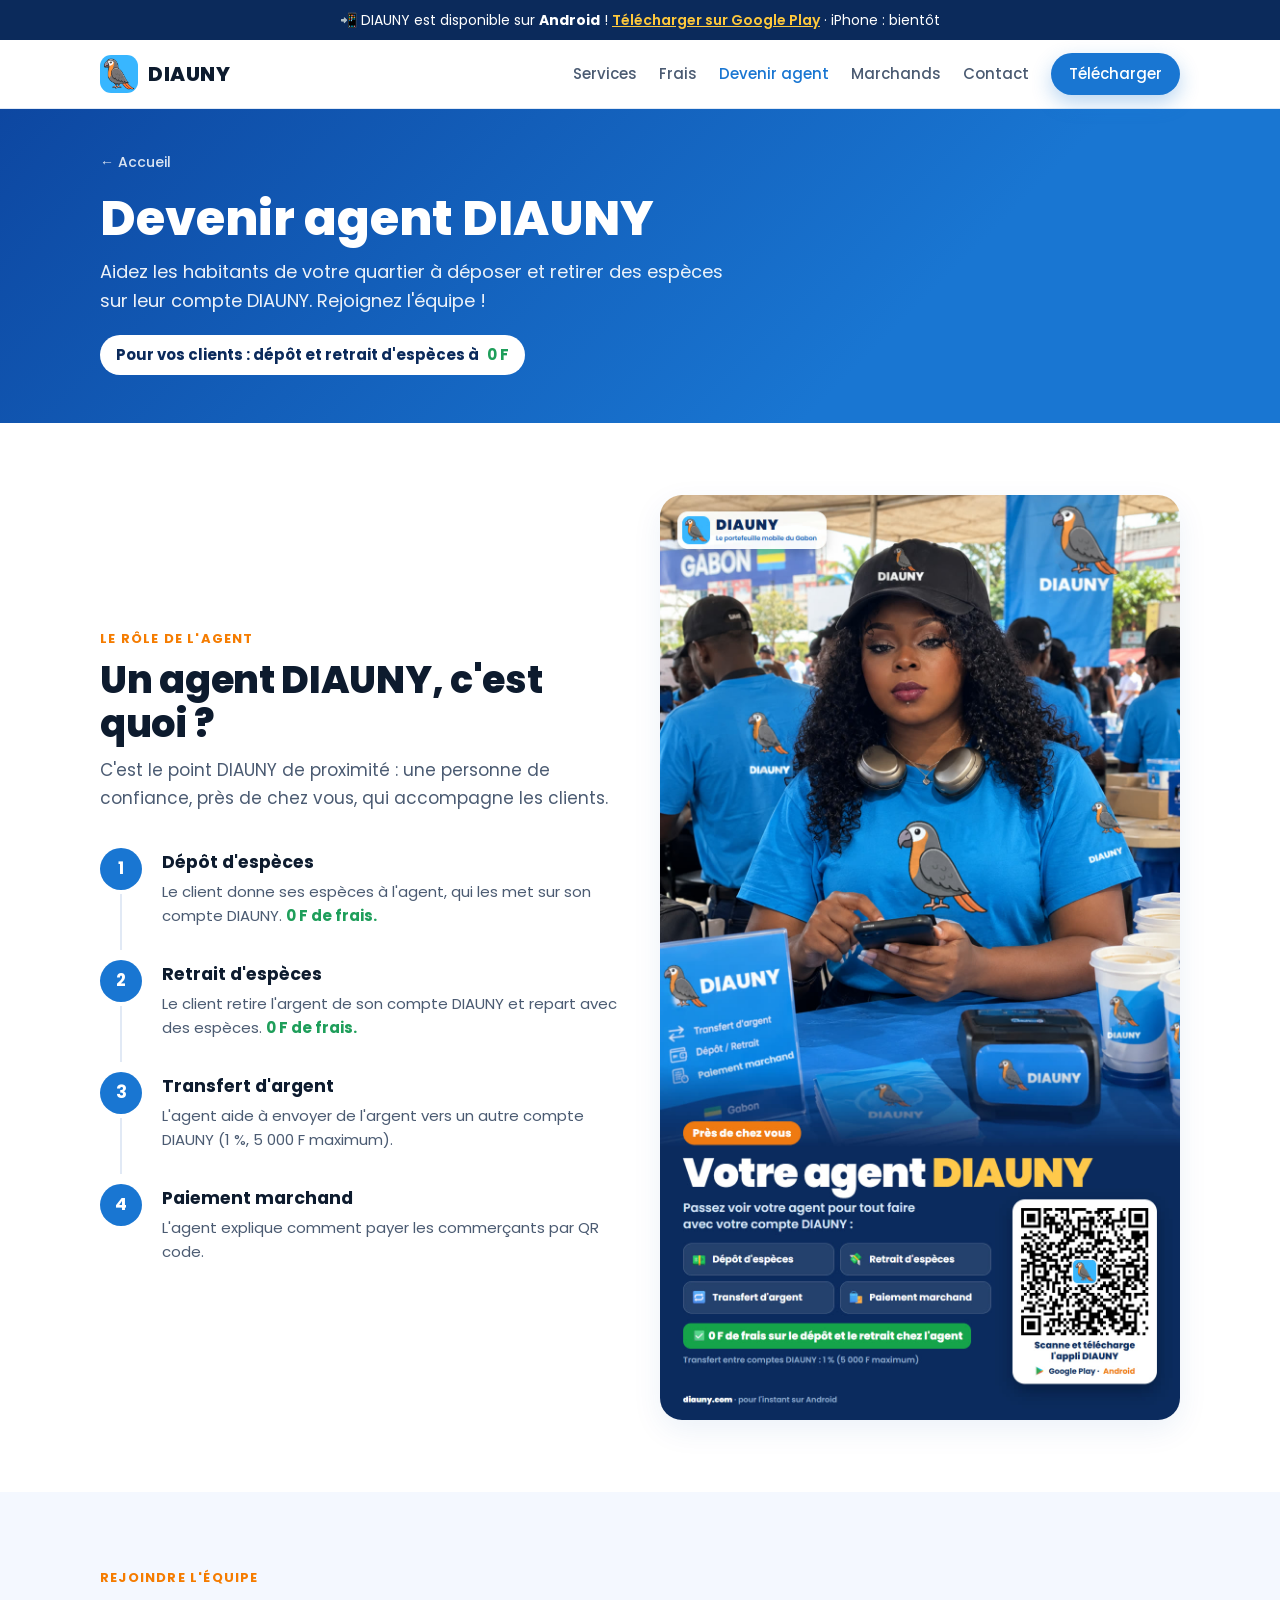
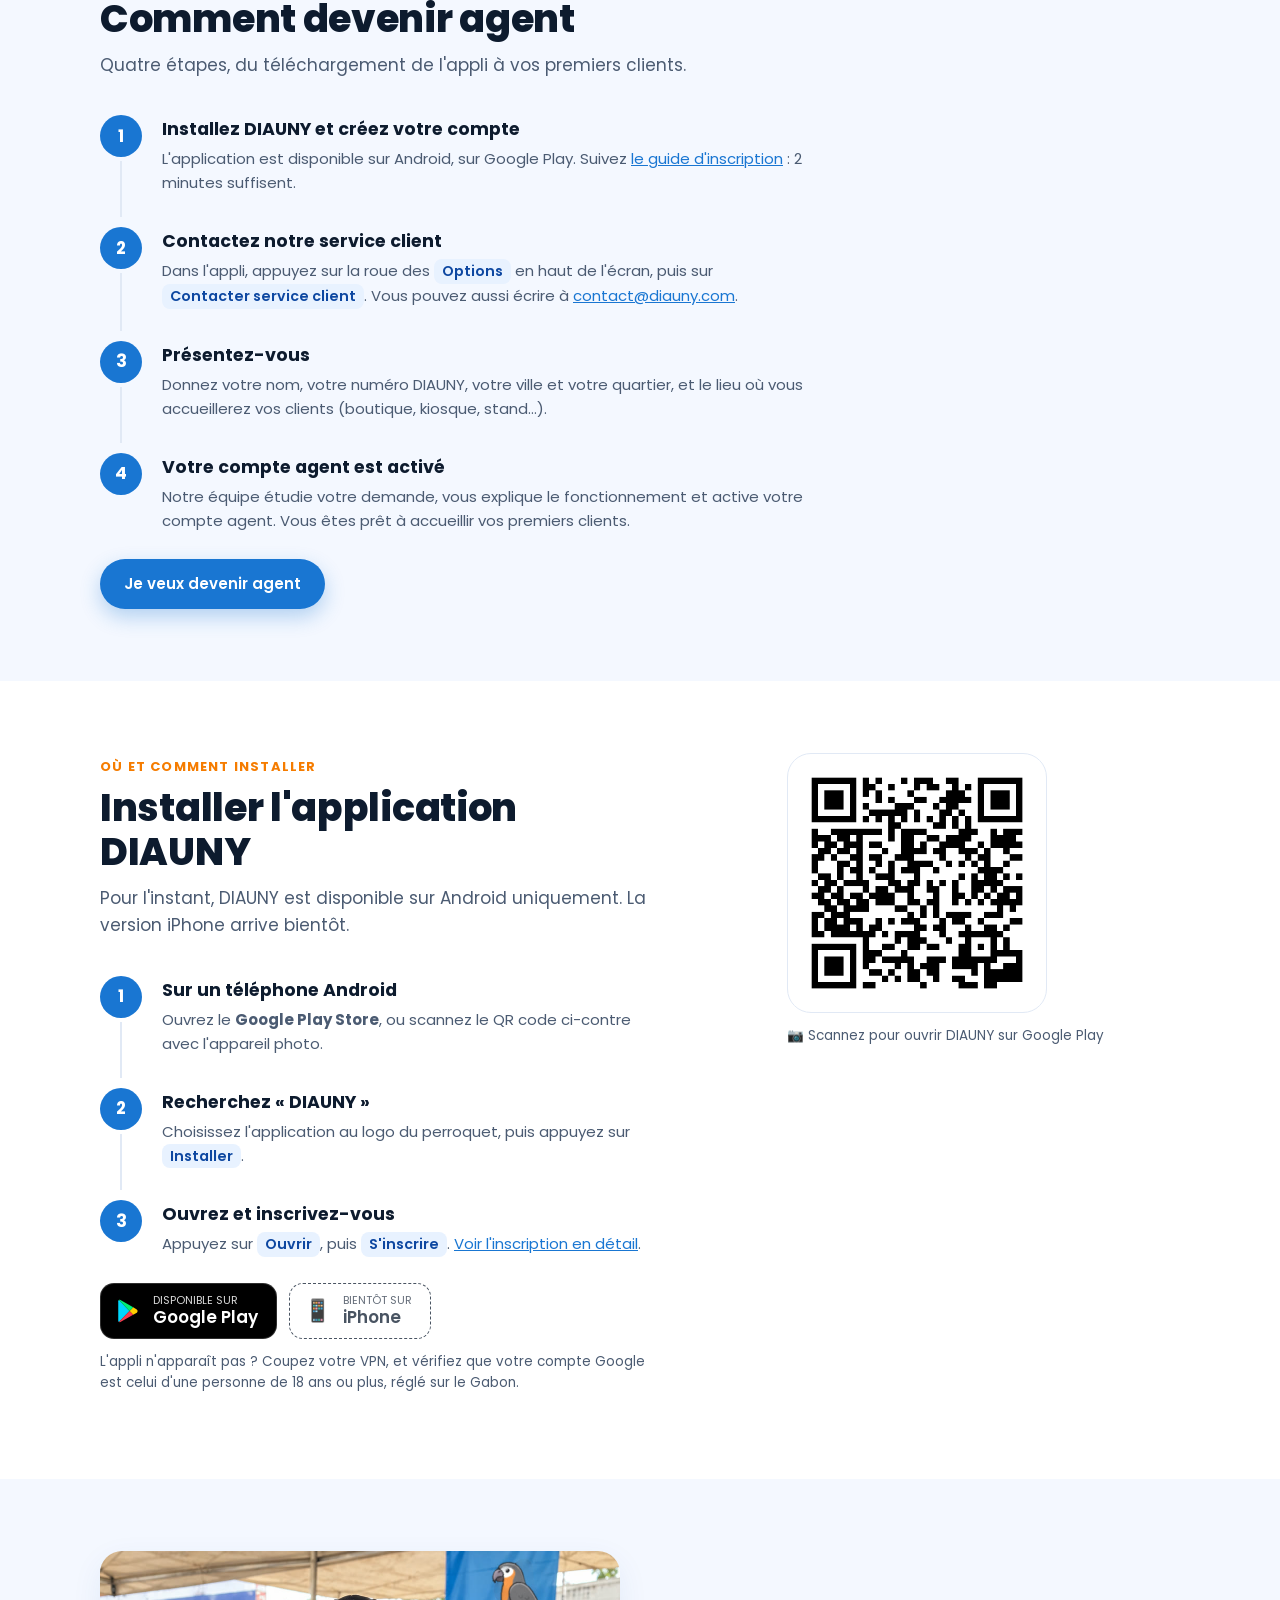
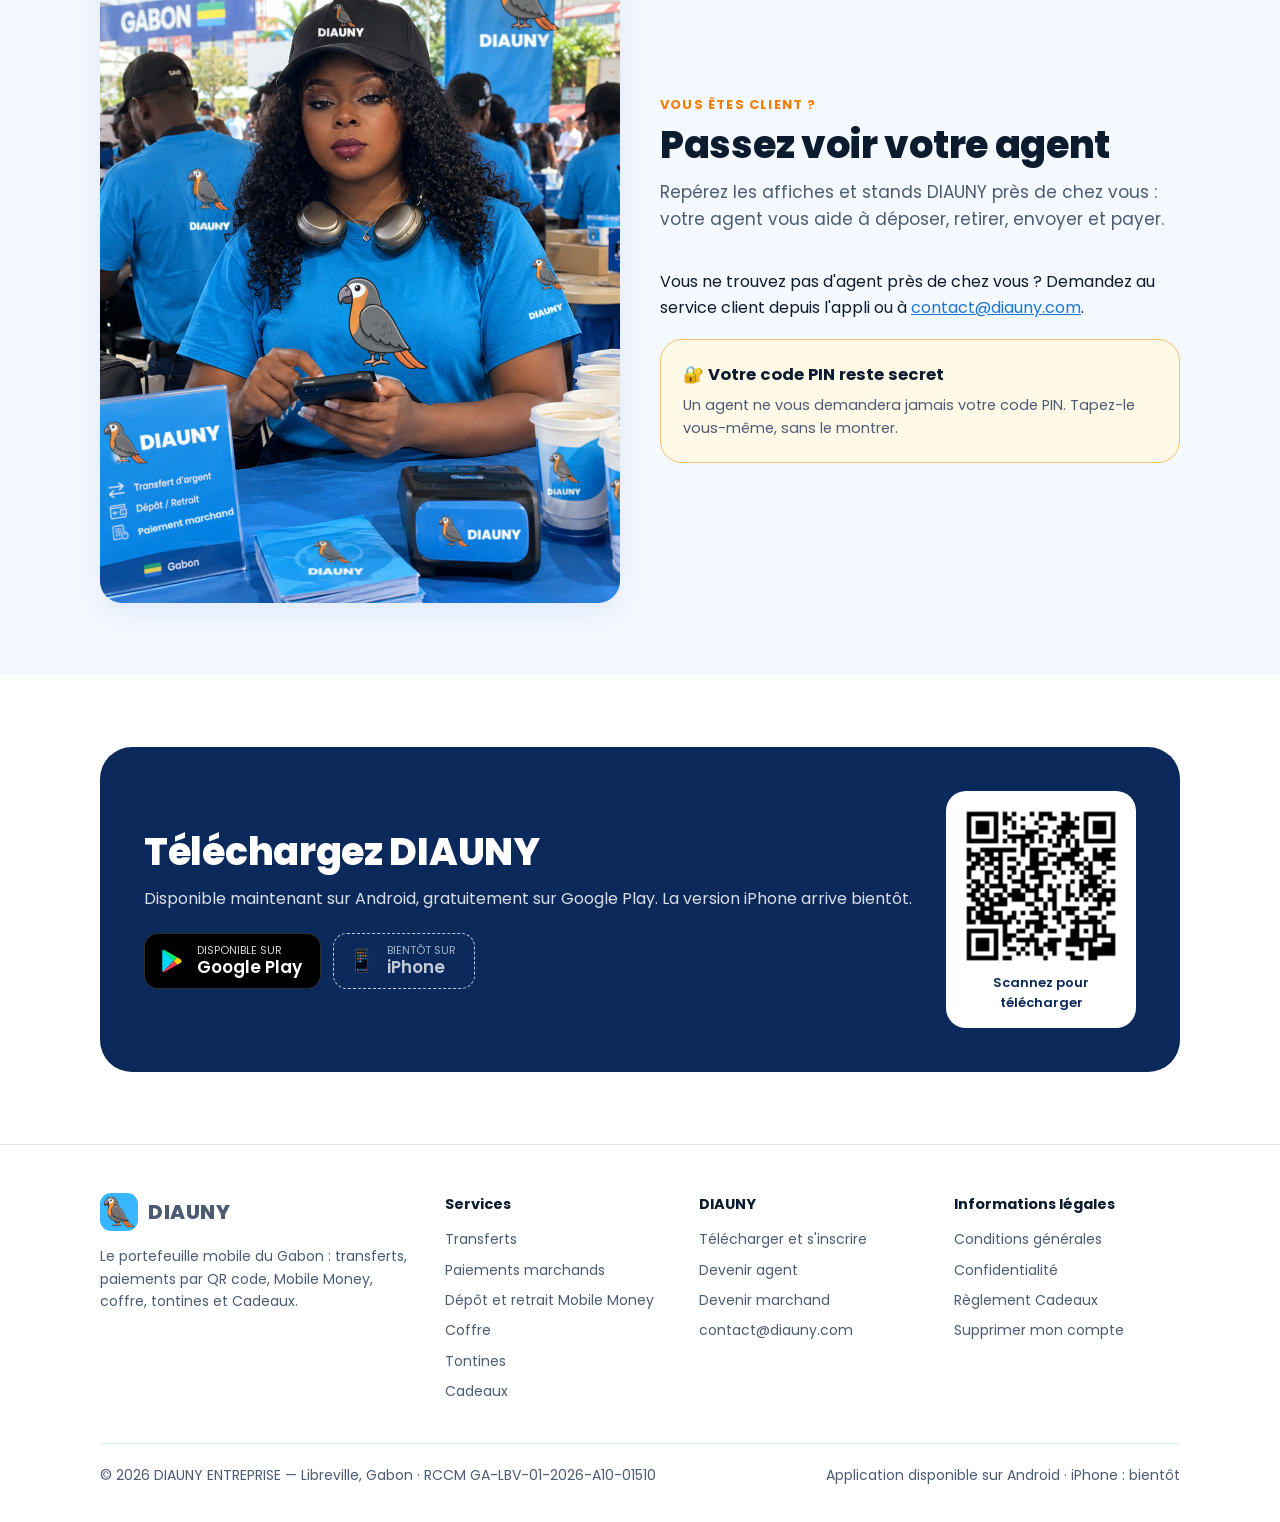
==== agent.html @ d7656aab "Nouveau site : app disponible sur Android, une page par service, page agent - Accueil mis à jour : d" ====
<!DOCTYPE html>
<html lang="fr">
<head>
<meta charset="UTF-8">
<meta name="viewport" content="width=device-width, initial-scale=1.0">
<title>Devenir agent DIAUNY</title>
<meta name="description" content="Devenez agent DIAUNY dans votre quartier : dépôt et retrait d'espèces, transferts et paiements. Comment devenir agent, et où installer l'application.">
<link rel="icon" type="image/png" href="favicon.png">
<link rel="apple-touch-icon" href="apple-touch-icon.png">
<meta property="og:title" content="Devenir agent DIAUNY">
<meta property="og:description" content="Devenez agent DIAUNY dans votre quartier : dépôt et retrait d'espèces, transferts et paiements. Comment devenir agent, et où installer l'application.">
<meta property="og:image" content="https://diauny.com/logo.png">
<link rel="preconnect" href="https://fonts.googleapis.com">
<link rel="preconnect" href="https://fonts.gstatic.com" crossorigin>
<link href="https://fonts.googleapis.com/css2?family=Poppins:wght@400;500;600;700;800&display=swap" rel="stylesheet">
<link rel="stylesheet" href="style.css">
</head>
<body>
<div class="annonce">📲 DIAUNY est disponible sur <strong>Android</strong> ! <a href="https://play.google.com/store/apps/details?id=com.diauny.app" target="_blank" rel="noopener">Télécharger sur Google Play</a> · iPhone : bientôt</div>
<header class="entete">
  <div class="conteneur">
    <a class="marque" href="index.html"><img src="logo.png" alt="">DIAUNY</a>
    <nav class="menu" aria-label="Menu principal">
        <a href="index.html#services">Services</a>
        <a href="index.html#frais">Frais</a>
        <a href="agent.html" class="actif">Devenir agent</a>
        <a href="marchand.html">Marchands</a>
        <a href="index.html#contact">Contact</a>
        <a class="bouton bouton-principal bouton-petit" href="https://play.google.com/store/apps/details?id=com.diauny.app" target="_blank" rel="noopener">Télécharger</a>
    </nav>
  </div>
</header>
<main>
<section class="page-hero" style="padding:0">
  <div class="conteneur">
    <a class="retour" href="index.html">← Accueil</a>
    <h1>Devenir agent DIAUNY</h1>
    <p>Aidez les habitants de votre quartier à déposer et retirer des espèces sur leur compte DIAUNY. Rejoignez l'équipe !</p>
    <span class="badge-frais">Pour vos clients : dépôt et retrait d'espèces à <span>0 F</span></span>
  </div>
</section>

<section>
  <div class="conteneur bloc-agent">
    <div>
      <span class="etiquette">Le rôle de l'agent</span>
      <h2>Un agent DIAUNY, c'est quoi ?</h2>
      <p class="sous-titre">C'est le point DIAUNY de proximité : une personne de confiance, près de chez vous, qui accompagne les clients.</p>
      <ol class="etapes">
        <li><h3>Dépôt d'espèces</h3><p>Le client donne ses espèces à l'agent, qui les met sur son compte DIAUNY. <strong class="gratuit">0 F de frais.</strong></p></li>
        <li><h3>Retrait d'espèces</h3><p>Le client retire l'argent de son compte DIAUNY et repart avec des espèces. <strong class="gratuit">0 F de frais.</strong></p></li>
        <li><h3>Transfert d'argent</h3><p>L'agent aide à envoyer de l'argent vers un autre compte DIAUNY (1 %, 5 000 F maximum).</p></li>
        <li><h3>Paiement marchand</h3><p>L'agent explique comment payer les commerçants par QR code.</p></li>
      </ol>
    </div>
    <img src="assets/affiche-agent.jpg" alt="Affiche Votre agent DIAUNY : dépôt et retrait d'espèces, transfert d'argent et paiement marchand, 0 F de frais sur le dépôt et le retrait chez l'agent" loading="lazy">
  </div>
</section>

<section class="section-claire" id="devenir">
  <div class="conteneur">
    <span class="etiquette">Rejoindre l'équipe</span>
    <h2>Comment devenir agent</h2>
    <p class="sous-titre">Quatre étapes, du téléchargement de l'appli à vos premiers clients.</p>
    <ol class="etapes" style="max-width:720px">
      <li><h3>Installez DIAUNY et créez votre compte</h3><p>L'application est disponible sur Android, sur Google Play. Suivez <a href="inscription.html">le guide d'inscription</a> : 2 minutes suffisent.</p></li>
      <li><h3>Contactez notre service client</h3><p>Dans l'appli, appuyez sur la roue des <span class="bouton-app">Options</span> en haut de l'écran, puis sur <span class="bouton-app">Contacter service client</span>. Vous pouvez aussi écrire à <a href="mailto:contact@diauny.com?subject=Je%20veux%20devenir%20agent%20DIAUNY">contact@diauny.com</a>.</p></li>
      <li><h3>Présentez-vous</h3><p>Donnez votre nom, votre numéro DIAUNY, votre ville et votre quartier, et le lieu où vous accueillerez vos clients (boutique, kiosque, stand…).</p></li>
      <li><h3>Votre compte agent est activé</h3><p>Notre équipe étudie votre demande, vous explique le fonctionnement et active votre compte agent. Vous êtes prêt à accueillir vos premiers clients.</p></li>
    </ol>
    <a class="bouton bouton-principal" href="mailto:contact@diauny.com?subject=Je%20veux%20devenir%20agent%20DIAUNY">Je veux devenir agent</a>
  </div>
</section>

<section id="installer">
  <div class="conteneur detail">
    <div>
      <span class="etiquette">Où et comment installer</span>
      <h2>Installer l'application DIAUNY</h2>
      <p class="sous-titre">Pour l'instant, DIAUNY est disponible sur Android uniquement. La version iPhone arrive bientôt.</p>
      <ol class="etapes">
        <li><h3>Sur un téléphone Android</h3><p>Ouvrez le <strong>Google Play Store</strong>, ou scannez le QR code ci-contre avec l'appareil photo.</p></li>
        <li><h3>Recherchez « DIAUNY »</h3><p>Choisissez l'application au logo du perroquet, puis appuyez sur <span class="bouton-app">Installer</span>.</p></li>
        <li><h3>Ouvrez et inscrivez-vous</h3><p>Appuyez sur <span class="bouton-app">Ouvrir</span>, puis <span class="bouton-app">S'inscrire</span>. <a href="inscription.html">Voir l'inscription en détail</a>.</p></li>
      </ol>
      <div class="boutons-store">
        <a class="store" href="https://play.google.com/store/apps/details?id=com.diauny.app" target="_blank" rel="noopener"><svg viewBox="0 0 24 24" aria-hidden="true"><path fill="#00D7FE" d="M3.6 1.8 13.4 12l-9.8 10.2c-.4-.2-.6-.7-.6-1.2V3c0-.5.2-1 .6-1.2z"/><path fill="#FFCE00" d="m16.8 8.6 3.3 1.9c1 .6 1 2.4 0 3l-3.3 1.9L13.4 12z"/><path fill="#00F076" d="M3.6 1.8c.4-.2.9-.2 1.4.1l11.8 6.7-3.4 3.4z"/><path fill="#F83C4F" d="M13.4 12l3.4 3.4L5 22.1c-.5.3-1 .3-1.4.1z"/></svg><span><small>DISPONIBLE SUR</small><strong>Google Play</strong></span></a>
        <span class="store bientot" title="La version iPhone arrive bientôt"><span style="font-size:22px">📱</span><span><small>BIENTÔT SUR</small><strong>iPhone</strong></span></span>
      </div>
      <p class="note">L'appli n'apparaît pas ? Coupez votre VPN, et vérifiez que votre compte Google est celui d'une personne de 18 ans ou plus, réglé sur le Gabon.</p>
    </div>
    <div class="video-tel">
      <img src="assets/qr-google-play.png" alt="QR code vers DIAUNY sur Google Play" width="260" height="260" style="border-radius:24px;border:1px solid var(--bordure);background:#fff;padding:14px">
      <p>📷 Scannez pour ouvrir DIAUNY sur Google Play</p>
    </div>
  </div>
</section>

<section class="section-claire">
  <div class="conteneur bloc-agent">
    <img src="assets/stand-agent.jpg" alt="Une agente DIAUNY à son stand" loading="lazy">
    <div>
      <span class="etiquette">Vous êtes client ?</span>
      <h2>Passez voir votre agent</h2>
      <p class="sous-titre">Repérez les affiches et stands DIAUNY près de chez vous : votre agent vous aide à déposer, retirer, envoyer et payer.</p>
      <p>Vous ne trouvez pas d'agent près de chez vous ? Demandez au service client depuis l'appli ou à <a href="mailto:contact@diauny.com">contact@diauny.com</a>.</p>
      <div class="info alerte" style="margin-top:18px"><h3>🔐 Votre code PIN reste secret</h3><p>Un agent ne vous demandera jamais votre code PIN. Tapez-le vous-même, sans le montrer.</p></div>
    </div>
  </div>
</section>

<section>
  <div class="conteneur">
    <div class="telecharger">
      <div>
        <h2>Téléchargez DIAUNY</h2>
        <p>Disponible maintenant sur Android, gratuitement sur Google Play. La version iPhone arrive bientôt.</p>
      <div class="boutons-store">
        <a class="store" href="https://play.google.com/store/apps/details?id=com.diauny.app" target="_blank" rel="noopener"><svg viewBox="0 0 24 24" aria-hidden="true"><path fill="#00D7FE" d="M3.6 1.8 13.4 12l-9.8 10.2c-.4-.2-.6-.7-.6-1.2V3c0-.5.2-1 .6-1.2z"/><path fill="#FFCE00" d="m16.8 8.6 3.3 1.9c1 .6 1 2.4 0 3l-3.3 1.9L13.4 12z"/><path fill="#00F076" d="M3.6 1.8c.4-.2.9-.2 1.4.1l11.8 6.7-3.4 3.4z"/><path fill="#F83C4F" d="M13.4 12l3.4 3.4L5 22.1c-.5.3-1 .3-1.4.1z"/></svg><span><small>DISPONIBLE SUR</small><strong>Google Play</strong></span></a>
        <span class="store bientot" title="La version iPhone arrive bientôt"><span style="font-size:22px">📱</span><span><small>BIENTÔT SUR</small><strong>iPhone</strong></span></span>
      </div>
      </div>
      <div class="qr"><img src="assets/qr-google-play.png" alt="QR code vers DIAUNY sur Google Play" width="162" height="162">Scannez pour télécharger</div>
    </div>
  </div>
</section>
</main>
<footer class="pied">
  <div class="conteneur">
    <div class="colonnes">
      <div>
        <a class="marque" href="index.html"><img src="logo.png" alt="">DIAUNY</a>
        <p>Le portefeuille mobile du Gabon : transferts, paiements par QR code, Mobile Money, coffre, tontines et Cadeaux.</p>
      </div>
      <div>
        <h4>Services</h4>
        <ul>
          <li><a href="transfert.html">Transferts</a></li>
          <li><a href="paiement.html">Paiements marchands</a></li>
          <li><a href="mobile-money.html">Dépôt et retrait Mobile Money</a></li>
          <li><a href="coffre.html">Coffre</a></li>
          <li><a href="tontines.html">Tontines</a></li>
          <li><a href="cadeaux.html">Cadeaux</a></li>
        </ul>
      </div>
      <div>
        <h4>DIAUNY</h4>
        <ul>
          <li><a href="inscription.html">Télécharger et s'inscrire</a></li>
          <li><a href="agent.html">Devenir agent</a></li>
          <li><a href="marchand.html">Devenir marchand</a></li>
          <li><a href="mailto:contact@diauny.com">contact@diauny.com</a></li>
        </ul>
      </div>
      <div>
        <h4>Informations légales</h4>
        <ul>
          <li><a href="https://pascavera.github.io/diauny-legal/cgu.html">Conditions générales</a></li>
          <li><a href="https://pascavera.github.io/diauny-legal/privacy.html">Confidentialité</a></li>
          <li><a href="https://pascavera.github.io/diauny-legal/reglement-cadeaux.html">Règlement Cadeaux</a></li>
          <li><a href="https://pascavera.github.io/diauny-legal/suppression-compte.html">Supprimer mon compte</a></li>
        </ul>
      </div>
    </div>
    <div class="bas">
      <span>© 2026 DIAUNY ENTREPRISE — Libreville, Gabon · RCCM GA-LBV-01-2026-A10-01510</span>
      <span>Application disponible sur Android · iPhone : bientôt</span>
    </div>
  </div>
</footer>
</body>
</html>
---- style.css ----
/* DIAUNY — feuille de style commune */
:root {
  --bleu-nuit: #0B2A5B;
  --bleu-fonce: #0D47A1;
  --bleu: #1976D2;
  --bleu-clair: #29B6F6;
  --bleu-pale: #E8F2FF;
  --orange: #F57C00;
  --jaune: #FFC93C;
  --vert: #1E9E5A;
  --vert-pale: #E6F6EC;
  --fond: #FFFFFF;
  --fond-2: #F4F8FF;
  --carte: #FFFFFF;
  --texte: #0D1B2E;
  --texte-2: #4B5B72;
  --bordure: #E1E9F5;
  --ombre: 0 10px 30px rgba(13, 71, 161, 0.08);
  --rayon: 22px;
}
@media (prefers-color-scheme: dark) {
  :root {
    --fond: #0A1222; --fond-2: #0F1A30; --carte: #13203A;
    --texte: #EAF1FC; --texte-2: #A8B6CC; --bordure: #1F2E4C;
    --bleu-pale: #15284A; --vert-pale: #12301F; --ombre: none;
  }
}
* { box-sizing: border-box; }
html { scroll-behavior: smooth; }
body {
  margin: 0; background: var(--fond); color: var(--texte);
  font-family: "Poppins", -apple-system, "Segoe UI", Roboto, sans-serif;
  line-height: 1.6; -webkit-font-smoothing: antialiased;
}
img, video { max-width: 100%; display: block; }
a { color: var(--bleu); }
.conteneur { max-width: 1120px; margin: 0 auto; padding: 0 20px; }

/* ---------- Bandeau d'annonce ---------- */
.annonce {
  background: var(--bleu-nuit); color: #fff; text-align: center;
  font-size: 14px; padding: 9px 16px;
}
.annonce a { color: var(--jaune); font-weight: 600; }

/* ---------- En-tête ---------- */
.entete {
  position: sticky; top: 0; z-index: 20;
  background: color-mix(in srgb, var(--fond) 88%, transparent);
  backdrop-filter: saturate(1.4) blur(12px);
  border-bottom: 1px solid var(--bordure);
}
.entete .conteneur { display: flex; align-items: center; justify-content: space-between; height: 68px; gap: 16px; }
.marque { display: flex; align-items: center; gap: 10px; text-decoration: none; color: var(--texte); font-weight: 800; font-size: 20px; letter-spacing: .5px; }
.marque img { width: 38px; height: 38px; border-radius: 11px; }
.menu { display: flex; align-items: center; gap: 22px; }
.menu a { color: var(--texte-2); text-decoration: none; font-weight: 500; font-size: 15px; }
.menu a:hover, .menu a.actif { color: var(--bleu); }
.menu a.bouton, .menu a.bouton:hover { color: #fff; }

/* ---------- Boutons ---------- */
.bouton {
  display: inline-flex; align-items: center; justify-content: center; gap: 10px;
  border-radius: 999px; padding: 13px 24px; font-weight: 600; font-size: 15px;
  text-decoration: none; border: 0; cursor: pointer; transition: transform .15s, box-shadow .15s;
}
.bouton:hover { transform: translateY(-1px); }
.bouton-principal { background: var(--bleu); color: #fff; box-shadow: 0 8px 20px rgba(25, 118, 210, .3); }
.bouton-blanc { background: #fff; color: var(--bleu-fonce); }
.bouton-petit { padding: 9px 18px; font-size: 14px; }
.store {
  display: inline-flex; align-items: center; gap: 12px; background: #000; color: #fff;
  border-radius: 14px; padding: 10px 18px 10px 14px; text-decoration: none; line-height: 1.2;
  border: 1px solid rgba(255,255,255,.18);
}
.store svg { width: 26px; height: 26px; flex: none; }
.store small { display: block; font-size: 11px; opacity: .85; }
.store strong { font-size: 17px; font-weight: 600; }
.store.bientot { background: transparent; color: inherit; border: 1px dashed currentColor; opacity: .75; cursor: default; }
.boutons-store { display: flex; flex-wrap: wrap; gap: 12px; align-items: center; }

/* ---------- Héros d'accueil ---------- */
.hero {
  background: radial-gradient(1200px 500px at 85% -10%, var(--bleu-clair), transparent 60%),
              linear-gradient(135deg, var(--bleu-fonce), var(--bleu) 60%);
  color: #fff; overflow: hidden; position: relative;
}
.hero .conteneur { display: grid; grid-template-columns: 1.15fr 1fr; gap: 40px; align-items: center; padding-top: 64px; padding-bottom: 64px; }
.hero h1 { font-size: clamp(34px, 5vw, 56px); line-height: 1.08; margin: 0 0 18px; font-weight: 800; letter-spacing: -.5px; }
.hero h1 em { font-style: normal; color: var(--jaune); }
.hero .accroche { font-size: 18px; opacity: .92; margin: 0 0 22px; max-width: 540px; }
.puces-frais { display: flex; flex-wrap: wrap; gap: 8px; margin: 0 0 28px; padding: 0; list-style: none; }
.puces-frais li { background: rgba(255,255,255,.14); border: 1px solid rgba(255,255,255,.25); border-radius: 999px; padding: 6px 14px; font-size: 14px; font-weight: 500; }
.puces-frais strong { color: var(--jaune); }
.dispo { margin-top: 14px; font-size: 14px; opacity: .85; }
.hero-visuel { position: relative; justify-self: center; }
.hero-visuel video, .hero-visuel img.telephone {
  width: 300px; border-radius: 36px; border: 8px solid #0B1A33; box-shadow: 0 30px 70px rgba(0,0,0,.35);
  background: #0B1A33;
}
.qr-flottant {
  position: absolute; left: -70px; bottom: 30px; background: #fff; color: var(--bleu-nuit);
  border-radius: 18px; padding: 12px; width: 150px; text-align: center; font-size: 12px; font-weight: 600;
  box-shadow: 0 16px 40px rgba(0,0,0,.25);
}
.qr-flottant img { width: 100%; border-radius: 8px; margin-bottom: 6px; }

/* ---------- Sections ---------- */
section { padding: 72px 0; }
.section-claire { background: var(--fond-2); }
.etiquette { display: inline-block; color: var(--orange); font-weight: 700; font-size: 13px; letter-spacing: 1.2px; text-transform: uppercase; margin-bottom: 8px; }
h2 { font-size: clamp(26px, 3.4vw, 38px); line-height: 1.15; margin: 0 0 12px; font-weight: 800; letter-spacing: -.3px; }
.sous-titre { color: var(--texte-2); font-size: 17px; margin: 0 0 36px; max-width: 640px; }

/* Avantages façon « Wave c'est » */
.avantages { display: grid; grid-template-columns: repeat(3, 1fr); gap: 18px; }
.avantage { background: var(--carte); border: 1px solid var(--bordure); border-radius: var(--rayon); padding: 24px; box-shadow: var(--ombre); }
.avantage .chiffre { font-size: 34px; font-weight: 800; color: var(--bleu); line-height: 1; margin-bottom: 8px; }
.avantage h3 { margin: 0 0 6px; font-size: 17px; }
.avantage p { margin: 0; color: var(--texte-2); font-size: 14.5px; }

/* Cartes de services cliquables */
.services { display: grid; grid-template-columns: repeat(3, 1fr); gap: 18px; }
.service {
  display: flex; flex-direction: column; background: var(--carte); border: 1px solid var(--bordure);
  border-radius: var(--rayon); padding: 24px; text-decoration: none; color: var(--texte);
  box-shadow: var(--ombre); transition: transform .18s, border-color .18s;
}
.service:hover { transform: translateY(-3px); border-color: var(--bleu); }
.service .icone { width: 52px; height: 52px; border-radius: 16px; display: grid; place-items: center; font-size: 26px; margin-bottom: 14px; background: var(--bleu-pale); }
.service h3 { margin: 0 0 6px; font-size: 18px; }
.service p { margin: 0 0 16px; color: var(--texte-2); font-size: 14.5px; flex: 1; }
.service .lien { color: var(--bleu); font-weight: 600; font-size: 14.5px; }
.service .frais { display: inline-block; margin-bottom: 10px; font-size: 12.5px; font-weight: 600; color: var(--vert); background: var(--vert-pale); border-radius: 999px; padding: 3px 10px; align-self: flex-start; }

/* Bloc agent sur l'accueil */
.bloc-agent { display: grid; grid-template-columns: 1fr 1fr; gap: 40px; align-items: center; }
.bloc-agent img { border-radius: var(--rayon); box-shadow: var(--ombre); }

/* Tableau des frais */
.tableau-frais { width: 100%; border-collapse: collapse; background: var(--carte); border-radius: var(--rayon); overflow: hidden; box-shadow: var(--ombre); border: 1px solid var(--bordure); }
.tableau-frais th, .tableau-frais td { text-align: left; padding: 16px 20px; border-bottom: 1px solid var(--bordure); font-size: 15px; }
.tableau-frais th { background: var(--bleu-pale); font-size: 13px; text-transform: uppercase; letter-spacing: .8px; color: var(--texte-2); }
.tableau-frais tr:last-child td { border-bottom: 0; }
.tableau-frais td:last-child { font-weight: 700; white-space: nowrap; }
.gratuit { color: var(--vert); }
.note { color: var(--texte-2); font-size: 13.5px; margin-top: 12px; }

/* ---------- Pages de détail ---------- */
.page-hero { background: linear-gradient(135deg, var(--bleu-fonce), var(--bleu) 70%); color: #fff; }
.page-hero .conteneur { padding-top: 40px; padding-bottom: 48px; }
.retour { color: rgba(255,255,255,.85); text-decoration: none; font-size: 14px; font-weight: 500; }
.retour:hover { color: #fff; }
.page-hero h1 { font-size: clamp(30px, 4.4vw, 48px); line-height: 1.1; margin: 18px 0 12px; font-weight: 800; }
.page-hero p { font-size: 18px; opacity: .92; margin: 0 0 20px; max-width: 640px; }
.badge-frais { display: inline-flex; align-items: center; gap: 8px; background: #fff; color: var(--bleu-nuit); border-radius: 999px; padding: 8px 16px; font-weight: 700; font-size: 15px; }
.badge-frais span { color: var(--vert); white-space: nowrap; }

.detail { display: grid; grid-template-columns: 1.2fr 1fr; gap: 48px; align-items: start; }
.etapes { list-style: none; margin: 0; padding: 0; counter-reset: etape; }
.etapes li { counter-increment: etape; position: relative; padding: 0 0 26px 62px; }
.etapes li::before {
  content: counter(etape); position: absolute; left: 0; top: 0; width: 42px; height: 42px; border-radius: 50%;
  background: var(--bleu); color: #fff; font-weight: 700; display: grid; place-items: center; font-size: 17px;
}
.etapes li::after { content: ""; position: absolute; left: 20px; top: 46px; bottom: 4px; width: 2px; background: var(--bordure); }
.etapes li:last-child::after { display: none; }
.etapes h3 { margin: 6px 0 4px; font-size: 17.5px; }
.etapes p { margin: 0; color: var(--texte-2); font-size: 15px; }
.bouton-app { display: inline-block; background: var(--bleu-pale); color: var(--bleu-fonce); border-radius: 8px; padding: 1px 8px; font-weight: 600; font-size: .95em; white-space: nowrap; }

.video-tel { position: sticky; top: 96px; justify-self: center; text-align: center; }
.video-tel video { width: 300px; border-radius: 34px; border: 8px solid #0B1A33; background: #0B1A33; box-shadow: 0 24px 60px rgba(13, 42, 91, .3); }
.video-tel p { color: var(--texte-2); font-size: 13.5px; margin: 12px 0 0; }

.infos { display: grid; grid-template-columns: repeat(3, 1fr); gap: 18px; }
.info { background: var(--carte); border: 1px solid var(--bordure); border-radius: var(--rayon); padding: 22px; }
.info h3 { margin: 0 0 6px; font-size: 16.5px; }
.info p, .info li { margin: 0; color: var(--texte-2); font-size: 14.5px; }
.info ul { margin: 0; padding-left: 18px; }
.info.alerte { border-color: #F5C26B; background: color-mix(in srgb, var(--jaune) 12%, var(--carte)); }

.autres { display: flex; flex-wrap: wrap; gap: 10px; }
.autres a { text-decoration: none; color: var(--texte); background: var(--carte); border: 1px solid var(--bordure); border-radius: 999px; padding: 10px 18px; font-weight: 500; font-size: 14.5px; }
.autres a:hover { border-color: var(--bleu); color: var(--bleu); }

/* FAQ */
details { background: var(--carte); border: 1px solid var(--bordure); border-radius: 16px; padding: 16px 20px; margin-bottom: 10px; }
summary { cursor: pointer; font-weight: 600; font-size: 16px; }
details p { color: var(--texte-2); margin: 10px 0 0; font-size: 15px; }

/* ---------- Bandeau téléchargement ---------- */
.telecharger { background: var(--bleu-nuit); color: #fff; border-radius: 32px; padding: 44px; display: grid; grid-template-columns: 1fr auto; gap: 32px; align-items: center; }
.telecharger h2 { color: #fff; }
.telecharger p { opacity: .85; margin: 0 0 22px; }
.telecharger .qr { background: #fff; border-radius: 20px; padding: 14px; width: 190px; text-align: center; color: var(--bleu-nuit); font-size: 13px; font-weight: 600; }
.telecharger .qr img { border-radius: 8px; margin-bottom: 6px; }

/* ---------- Pied de page ---------- */
.pied { border-top: 1px solid var(--bordure); padding: 48px 0 36px; color: var(--texte-2); font-size: 14px; }
.pied .colonnes { display: grid; grid-template-columns: 1.4fr 1fr 1fr 1fr; gap: 28px; margin-bottom: 32px; }
.pied h4 { color: var(--texte); margin: 0 0 12px; font-size: 14.5px; }
.pied ul { list-style: none; margin: 0; padding: 0; }
.pied li { margin-bottom: 8px; }
.pied a { color: var(--texte-2); text-decoration: none; }
.pied a:hover { color: var(--bleu); }
.pied .bas { border-top: 1px solid var(--bordure); padding-top: 20px; display: flex; flex-wrap: wrap; justify-content: space-between; gap: 10px; }

/* ---------- Responsive ---------- */
@media (max-width: 900px) {
  .menu a:not(.bouton) { display: none; }
  .hero .conteneur, .detail, .bloc-agent, .telecharger { grid-template-columns: 1fr; }
  .hero .conteneur { text-align: center; padding-top: 44px; }
  .hero .accroche { margin-left: auto; margin-right: auto; }
  .puces-frais, .boutons-store { justify-content: center; }
  .qr-flottant { display: none; }
  .hero-visuel video, .hero-visuel img.telephone { width: 240px; }
  .avantages, .services, .infos { grid-template-columns: 1fr 1fr; }
  .video-tel { position: static; }
  .telecharger { padding: 32px 24px; text-align: center; }
  .telecharger .boutons-store { justify-content: center; }
  .telecharger .qr { justify-self: center; }
  .pied .colonnes { grid-template-columns: 1fr 1fr; }
}
@media (max-width: 560px) {
  section { padding: 52px 0; }
  .avantages, .services, .infos { grid-template-columns: 1fr; }
  .video-tel video { width: 250px; }
  .tableau-frais th, .tableau-frais td { padding: 12px 14px; font-size: 14px; }
  .pied .colonnes { grid-template-columns: 1fr; }
}
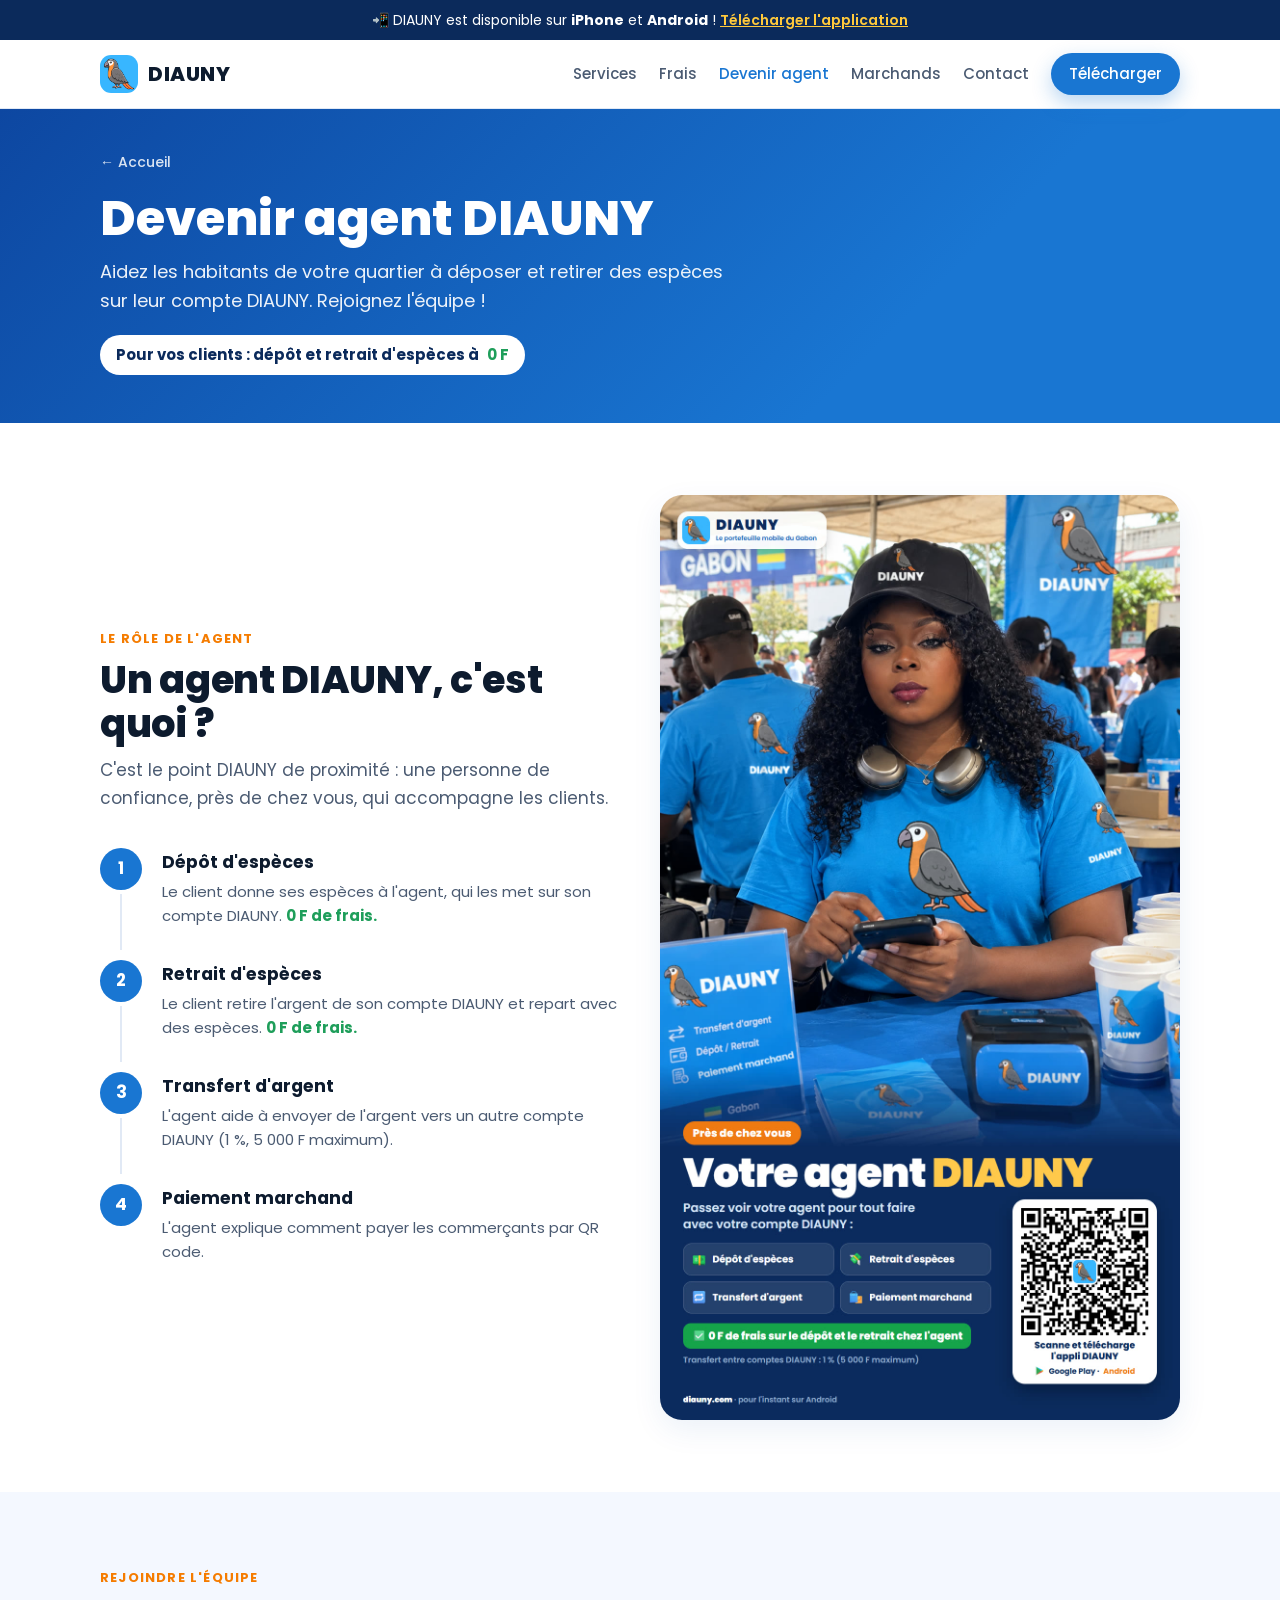
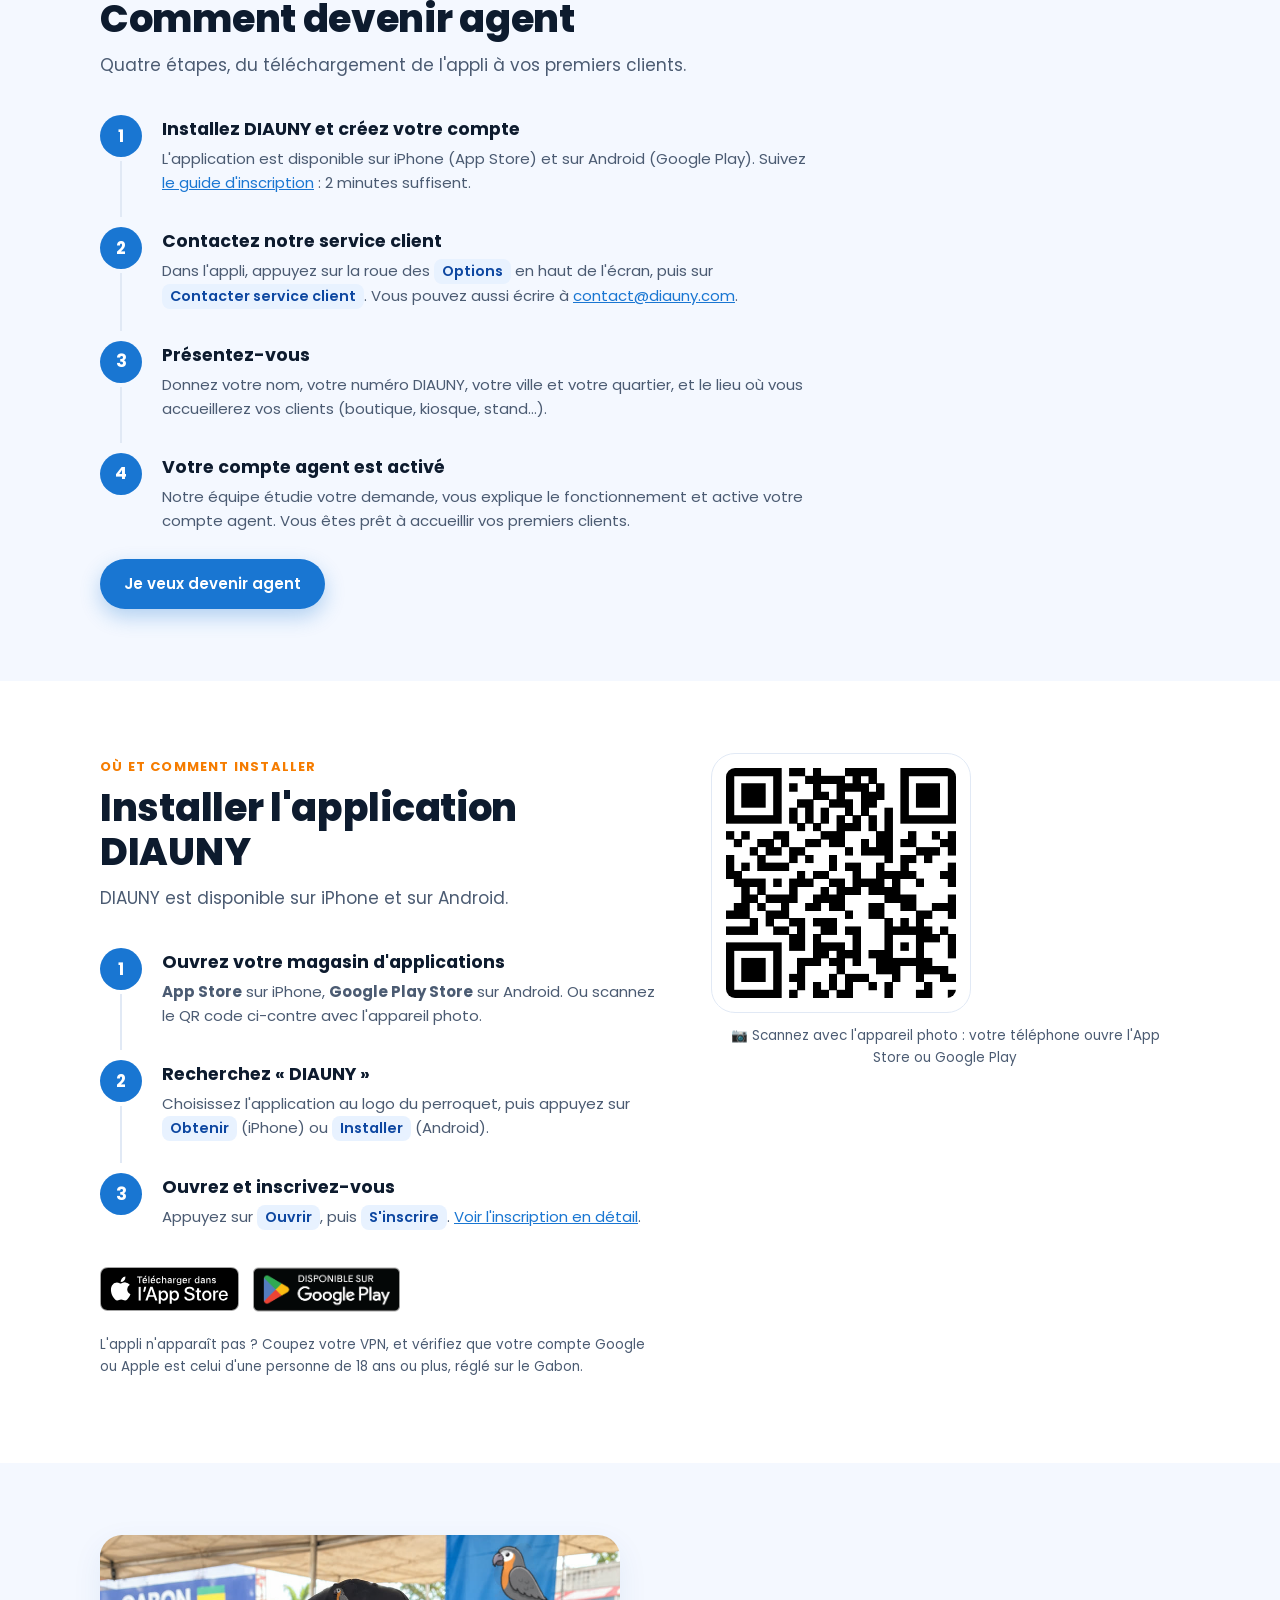
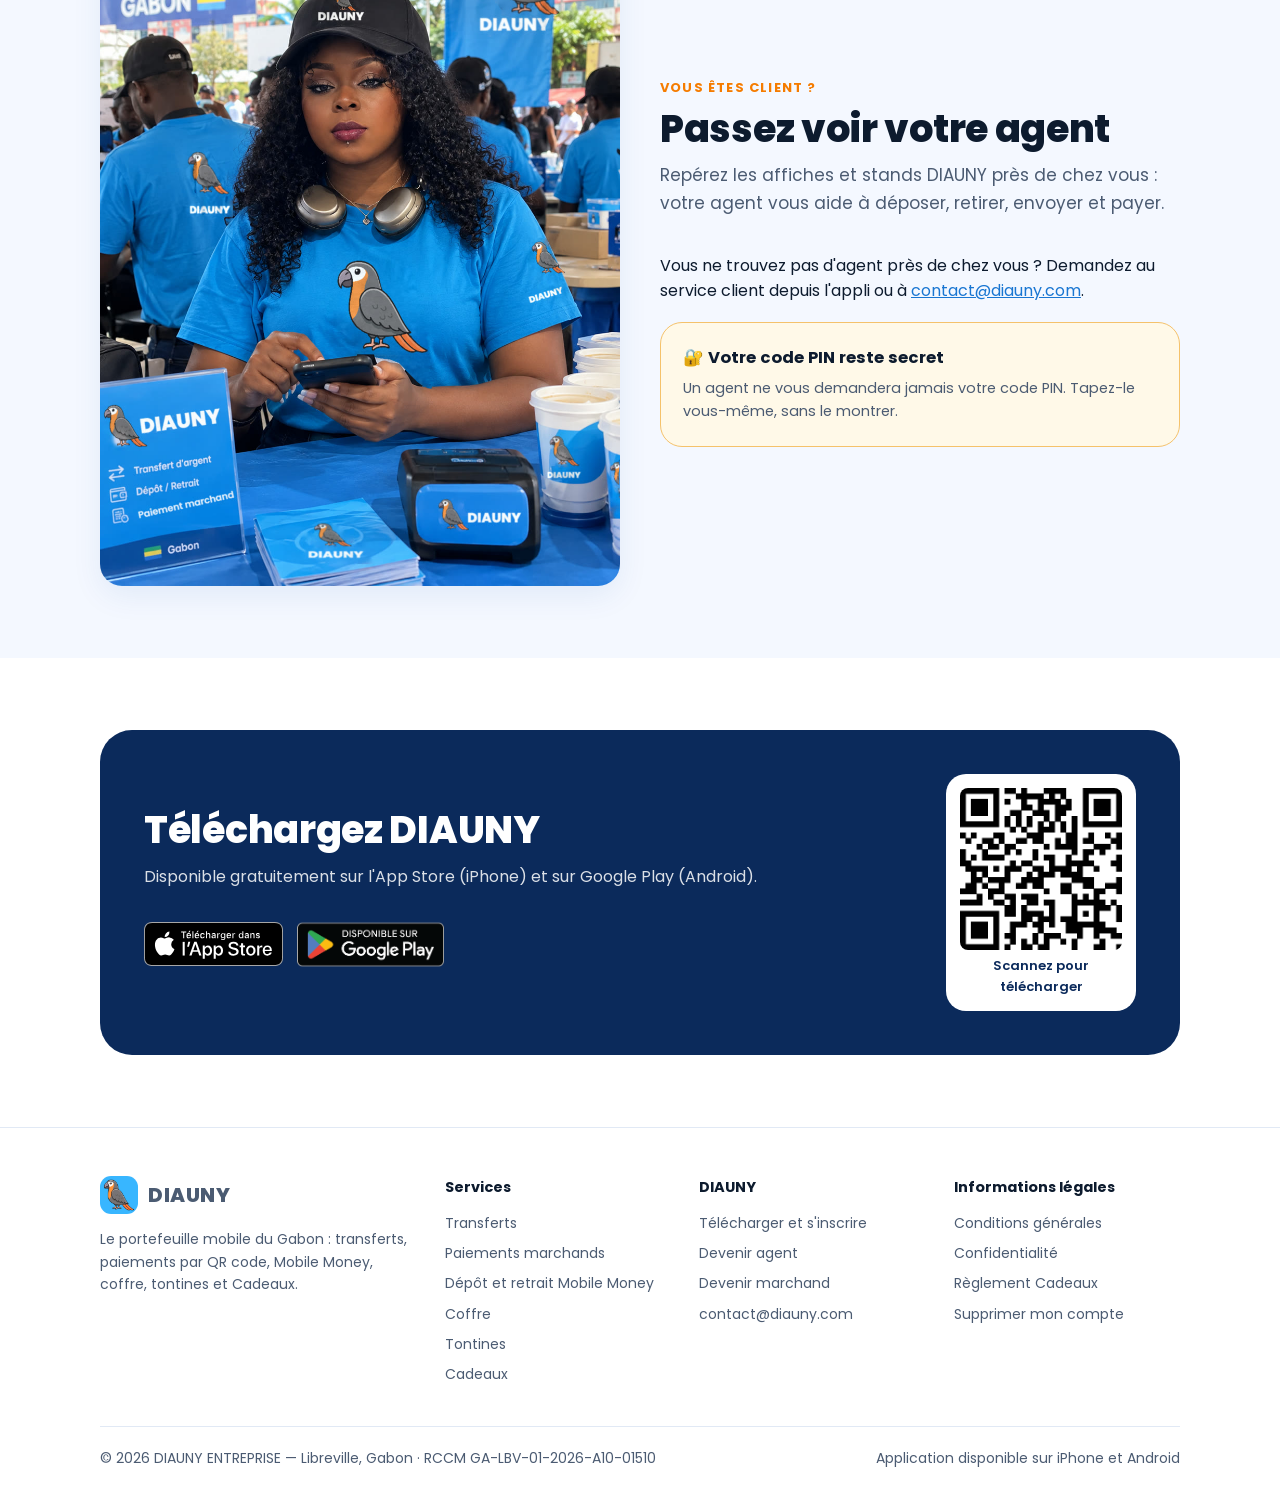
==== commit 01887cc9: "DIAUNY disponible sur l'App Store : badges officiels Apple et Google Play, page telecharger (redirec" ====
--- a/agent.html
+++ b/agent.html
@@ -16,7 +16,7 @@
 <link rel="stylesheet" href="style.css">
 </head>
 <body>
-<div class="annonce">📲 DIAUNY est disponible sur <strong>Android</strong> ! <a href="https://play.google.com/store/apps/details?id=com.diauny.app" target="_blank" rel="noopener">Télécharger sur Google Play</a> · iPhone : bientôt</div>
+<div class="annonce">📲 DIAUNY est disponible sur <strong>iPhone</strong> et <strong>Android</strong> ! <a href="telecharger.html" data-telecharger>Télécharger l'application</a></div>
 <header class="entete">
   <div class="conteneur">
     <a class="marque" href="index.html"><img src="logo.png" alt="">DIAUNY</a>
@@ -26,7 +26,7 @@
         <a href="agent.html" class="actif">Devenir agent</a>
         <a href="marchand.html">Marchands</a>
         <a href="index.html#contact">Contact</a>
-        <a class="bouton bouton-principal bouton-petit" href="https://play.google.com/store/apps/details?id=com.diauny.app" target="_blank" rel="noopener">Télécharger</a>
+        <a class="bouton bouton-principal bouton-petit" href="telecharger.html" data-telecharger>Télécharger</a>
     </nav>
   </div>
 </header>
@@ -63,7 +63,7 @@
     <h2>Comment devenir agent</h2>
     <p class="sous-titre">Quatre étapes, du téléchargement de l'appli à vos premiers clients.</p>
     <ol class="etapes" style="max-width:720px">
-      <li><h3>Installez DIAUNY et créez votre compte</h3><p>L'application est disponible sur Android, sur Google Play. Suivez <a href="inscription.html">le guide d'inscription</a> : 2 minutes suffisent.</p></li>
+      <li><h3>Installez DIAUNY et créez votre compte</h3><p>L'application est disponible sur iPhone (App Store) et sur Android (Google Play). Suivez <a href="inscription.html">le guide d'inscription</a> : 2 minutes suffisent.</p></li>
       <li><h3>Contactez notre service client</h3><p>Dans l'appli, appuyez sur la roue des <span class="bouton-app">Options</span> en haut de l'écran, puis sur <span class="bouton-app">Contacter service client</span>. Vous pouvez aussi écrire à <a href="mailto:contact@diauny.com?subject=Je%20veux%20devenir%20agent%20DIAUNY">contact@diauny.com</a>.</p></li>
       <li><h3>Présentez-vous</h3><p>Donnez votre nom, votre numéro DIAUNY, votre ville et votre quartier, et le lieu où vous accueillerez vos clients (boutique, kiosque, stand…).</p></li>
       <li><h3>Votre compte agent est activé</h3><p>Notre équipe étudie votre demande, vous explique le fonctionnement et active votre compte agent. Vous êtes prêt à accueillir vos premiers clients.</p></li>
@@ -77,21 +77,21 @@
     <div>
       <span class="etiquette">Où et comment installer</span>
       <h2>Installer l'application DIAUNY</h2>
-      <p class="sous-titre">Pour l'instant, DIAUNY est disponible sur Android uniquement. La version iPhone arrive bientôt.</p>
+      <p class="sous-titre">DIAUNY est disponible sur iPhone et sur Android.</p>
       <ol class="etapes">
-        <li><h3>Sur un téléphone Android</h3><p>Ouvrez le <strong>Google Play Store</strong>, ou scannez le QR code ci-contre avec l'appareil photo.</p></li>
-        <li><h3>Recherchez « DIAUNY »</h3><p>Choisissez l'application au logo du perroquet, puis appuyez sur <span class="bouton-app">Installer</span>.</p></li>
+        <li><h3>Ouvrez votre magasin d'applications</h3><p><strong>App Store</strong> sur iPhone, <strong>Google Play Store</strong> sur Android. Ou scannez le QR code ci-contre avec l'appareil photo.</p></li>
+        <li><h3>Recherchez « DIAUNY »</h3><p>Choisissez l'application au logo du perroquet, puis appuyez sur <span class="bouton-app">Obtenir</span> (iPhone) ou <span class="bouton-app">Installer</span> (Android).</p></li>
         <li><h3>Ouvrez et inscrivez-vous</h3><p>Appuyez sur <span class="bouton-app">Ouvrir</span>, puis <span class="bouton-app">S'inscrire</span>. <a href="inscription.html">Voir l'inscription en détail</a>.</p></li>
       </ol>
       <div class="boutons-store">
-        <a class="store" href="https://play.google.com/store/apps/details?id=com.diauny.app" target="_blank" rel="noopener"><svg viewBox="0 0 24 24" aria-hidden="true"><path fill="#00D7FE" d="M3.6 1.8 13.4 12l-9.8 10.2c-.4-.2-.6-.7-.6-1.2V3c0-.5.2-1 .6-1.2z"/><path fill="#FFCE00" d="m16.8 8.6 3.3 1.9c1 .6 1 2.4 0 3l-3.3 1.9L13.4 12z"/><path fill="#00F076" d="M3.6 1.8c.4-.2.9-.2 1.4.1l11.8 6.7-3.4 3.4z"/><path fill="#F83C4F" d="M13.4 12l3.4 3.4L5 22.1c-.5.3-1 .3-1.4.1z"/></svg><span><small>DISPONIBLE SUR</small><strong>Google Play</strong></span></a>
-        <span class="store bientot" title="La version iPhone arrive bientôt"><span style="font-size:22px">📱</span><span><small>BIENTÔT SUR</small><strong>iPhone</strong></span></span>
+        <a class="badge-store" href="https://apps.apple.com/ga/app/diauny/id6814701018" target="_blank" rel="noopener"><img src="assets/badges/app-store-fr-noir.svg" alt="Télécharger dans l'App Store" width="139" height="44"></a>
+        <a class="badge-store google" href="https://play.google.com/store/apps/details?id=com.diauny.app" target="_blank" rel="noopener"><img src="assets/badges/google-play-fr.png" alt="Disponible sur Google Play" width="147" height="57"></a>
       </div>
-      <p class="note">L'appli n'apparaît pas ? Coupez votre VPN, et vérifiez que votre compte Google est celui d'une personne de 18 ans ou plus, réglé sur le Gabon.</p>
+      <p class="note">L'appli n'apparaît pas ? Coupez votre VPN, et vérifiez que votre compte Google ou Apple est celui d'une personne de 18 ans ou plus, réglé sur le Gabon.</p>
     </div>
     <div class="video-tel">
-      <img src="assets/qr-google-play.png" alt="QR code vers DIAUNY sur Google Play" width="260" height="260" style="border-radius:24px;border:1px solid var(--bordure);background:#fff;padding:14px">
-      <p>📷 Scannez pour ouvrir DIAUNY sur Google Play</p>
+      <img src="assets/qr-telecharger.png" alt="QR code pour télécharger DIAUNY sur iPhone ou Android" width="260" height="260" style="border-radius:24px;border:1px solid var(--bordure);background:#fff;padding:14px">
+      <p>📷 Scannez avec l'appareil photo : votre téléphone ouvre l'App Store ou Google Play</p>
     </div>
   </div>
 </section>
@@ -114,13 +114,13 @@
     <div class="telecharger">
       <div>
         <h2>Téléchargez DIAUNY</h2>
-        <p>Disponible maintenant sur Android, gratuitement sur Google Play. La version iPhone arrive bientôt.</p>
+        <p>Disponible gratuitement sur l'App Store (iPhone) et sur Google Play (Android).</p>
       <div class="boutons-store">
-        <a class="store" href="https://play.google.com/store/apps/details?id=com.diauny.app" target="_blank" rel="noopener"><svg viewBox="0 0 24 24" aria-hidden="true"><path fill="#00D7FE" d="M3.6 1.8 13.4 12l-9.8 10.2c-.4-.2-.6-.7-.6-1.2V3c0-.5.2-1 .6-1.2z"/><path fill="#FFCE00" d="m16.8 8.6 3.3 1.9c1 .6 1 2.4 0 3l-3.3 1.9L13.4 12z"/><path fill="#00F076" d="M3.6 1.8c.4-.2.9-.2 1.4.1l11.8 6.7-3.4 3.4z"/><path fill="#F83C4F" d="M13.4 12l3.4 3.4L5 22.1c-.5.3-1 .3-1.4.1z"/></svg><span><small>DISPONIBLE SUR</small><strong>Google Play</strong></span></a>
-        <span class="store bientot" title="La version iPhone arrive bientôt"><span style="font-size:22px">📱</span><span><small>BIENTÔT SUR</small><strong>iPhone</strong></span></span>
+        <a class="badge-store" href="https://apps.apple.com/ga/app/diauny/id6814701018" target="_blank" rel="noopener"><img src="assets/badges/app-store-fr-noir.svg" alt="Télécharger dans l'App Store" width="139" height="44"></a>
+        <a class="badge-store google" href="https://play.google.com/store/apps/details?id=com.diauny.app" target="_blank" rel="noopener"><img src="assets/badges/google-play-fr.png" alt="Disponible sur Google Play" width="147" height="57"></a>
       </div>
       </div>
-      <div class="qr"><img src="assets/qr-google-play.png" alt="QR code vers DIAUNY sur Google Play" width="162" height="162">Scannez pour télécharger</div>
+      <div class="qr"><img src="assets/qr-telecharger.png" alt="QR code pour télécharger DIAUNY sur iPhone ou Android" width="162" height="162">Scannez pour télécharger</div>
     </div>
   </div>
 </section>
@@ -164,9 +164,10 @@
     </div>
     <div class="bas">
       <span>© 2026 DIAUNY ENTREPRISE — Libreville, Gabon · RCCM GA-LBV-01-2026-A10-01510</span>
-      <span>Application disponible sur Android · iPhone : bientôt</span>
+      <span>Application disponible sur iPhone et Android</span>
     </div>
   </div>
 </footer>
+<script src="telecharger.js" defer></script>
 </body>
 </html>
--- a/style.css
+++ b/style.css
@@ -77,7 +77,11 @@
 .store small { display: block; font-size: 11px; opacity: .85; }
 .store strong { font-size: 17px; font-weight: 600; }
 .store.bientot { background: transparent; color: inherit; border: 1px dashed currentColor; opacity: .75; cursor: default; }
-.boutons-store { display: flex; flex-wrap: wrap; gap: 12px; align-items: center; }
+.boutons-store { display: flex; flex-wrap: wrap; gap: 14px; align-items: center; padding: 11px 0; }
+/* Badges officiels Apple et Google : non modifiés, même hauteur visible (44 px), espace libre autour */
+.badge-store { display: inline-block; line-height: 0; border-radius: 8px; }
+.badge-store img { display: block; height: 44px; width: auto; }
+.badge-store.google img { height: 57px; margin: -7px 0; } /* le PNG Google a une marge transparente intégrée */
 
 /* ---------- Héros d'accueil ---------- */
 .hero {
